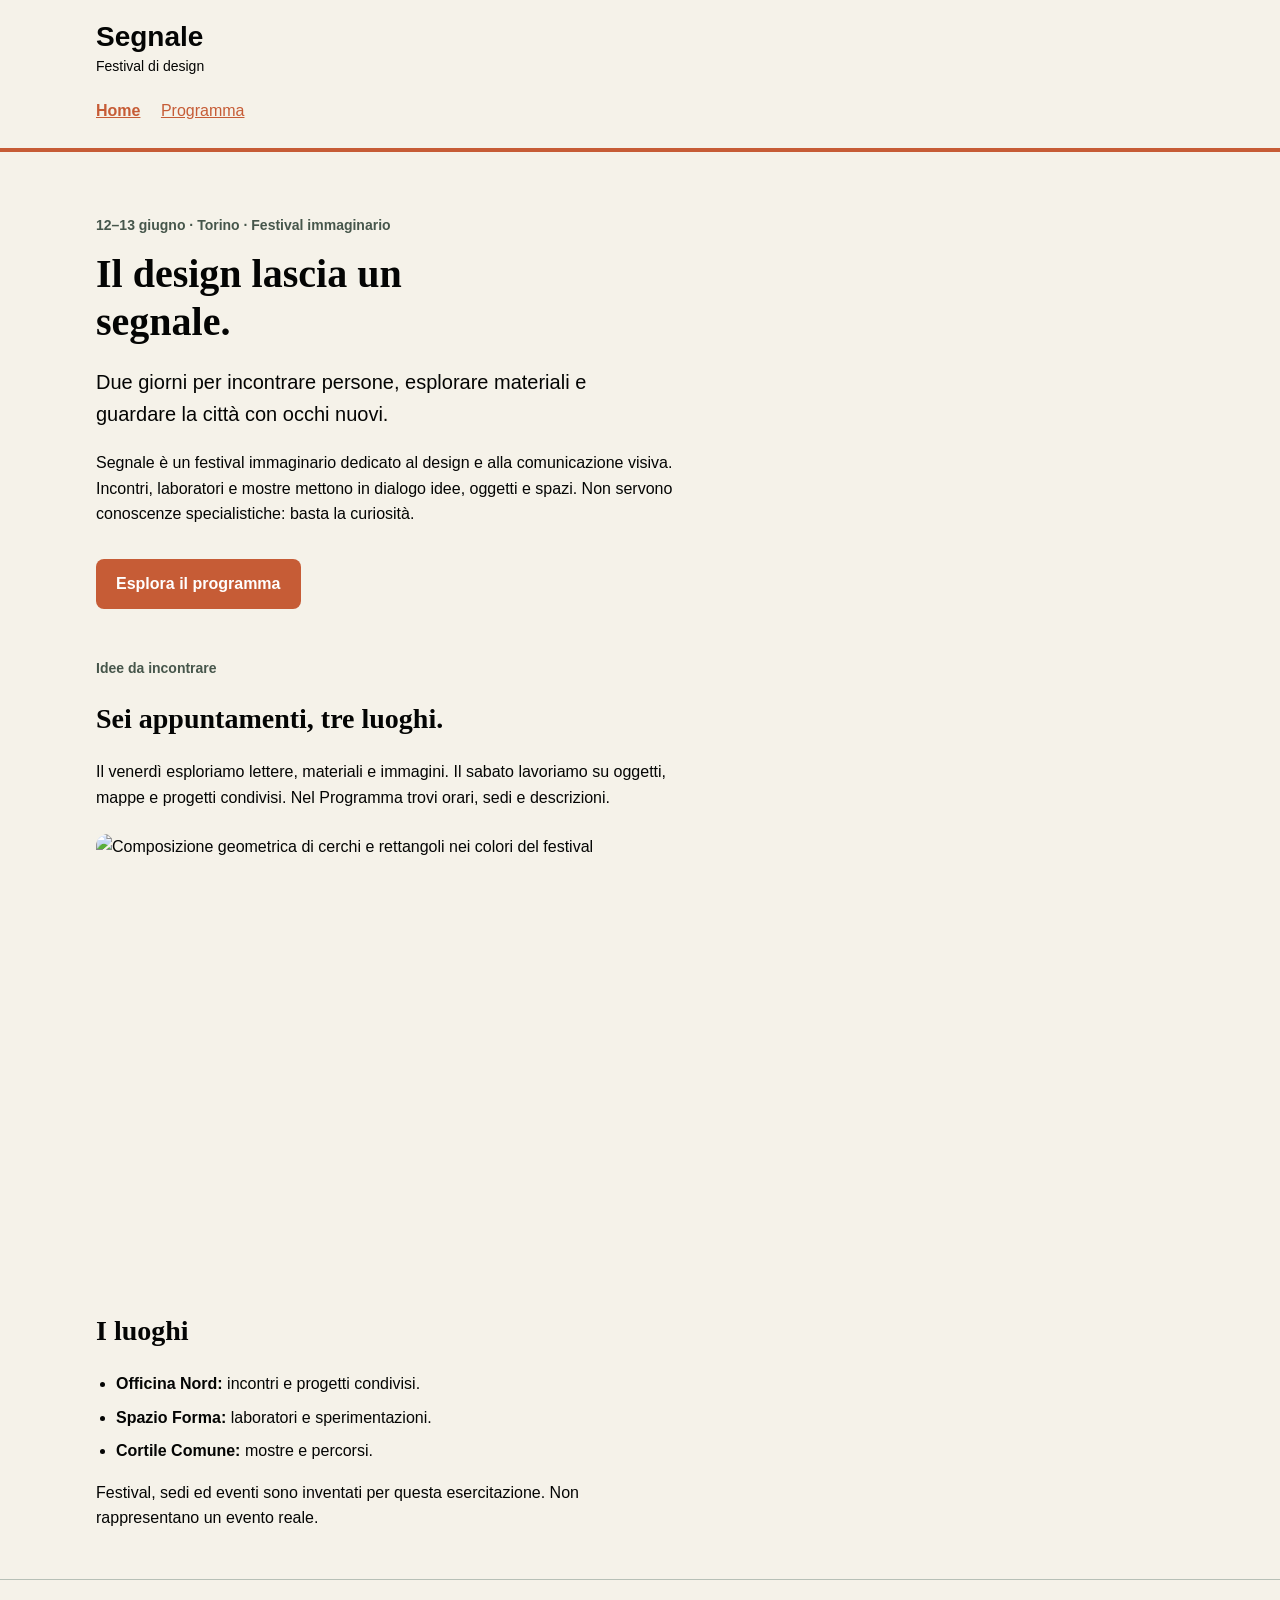
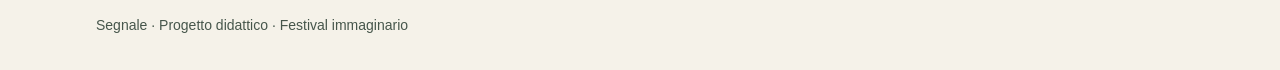
==== index.html @ 4a37b0f5 "Modificato" ====
<!doctype html>
<html lang="it">
<head>
  <meta charset="utf-8">
  <meta name="viewport" content="width=device-width, initial-scale=1">
  <title>Segnale — Festival di design</title>
  <link rel="stylesheet" href="style.css">
</head>
<body>
  <a class="skip-link" href="#contenuto">Vai al contenuto</a>
  <header class="site-header">
    <div class="container">
      <a class="brand" href="index.html">Segnale<span>Festival di design</span></a>
      <nav aria-label="Navigazione principale">
        <a href="index.html" aria-current="page">Home</a>
        <!-- Da completare: collegare questa voce alla pagina Programma. -->
        <a href="programma.html">Programma</a>
      </nav>
    </div>
  </header>

  <main id="contenuto" class="container">
    <section class="intro" aria-labelledby="titolo-home">
      <p class="eyebrow">12–13 giugno · Torino · Festival immaginario</p>
      <h1 id="titolo-home">Il design lascia un segnale.</h1>
      <p class="lead">Due giorni per incontrare persone, esplorare materiali e guardare la città con occhi nuovi.</p>
      <p class="reading-text">Segnale è un festival immaginario dedicato al design e alla comunicazione visiva. Incontri, laboratori e mostre mettono in dialogo idee, oggetti e spazi. Non servono conoscenze specialistiche: basta la curiosità.</p>
      <!-- Da completare: anche questo collegamento deve aprire il Programma. -->
      <a class="button-link" href="programma.html">Esplora il programma</a>
    </section>

    <section class="content-section" aria-labelledby="titolo-festival">
      <p class="eyebrow">Idee da incontrare</p>
      <h2 id="titolo-festival">Sei appuntamenti, tre luoghi.</h2>
      <p class="reading-text">Il venerdì esploriamo lettere, materiali e immagini. Il sabato lavoriamo su oggetti, mappe e progetti condivisi. Nel Programma trovi orari, sedi e descrizioni.</p>
      <img class="festival-image" src="assets/festival.svg" alt="Composizione geometrica di cerchi e rettangoli nei colori del festival" width="1200" height="600">
    </section>

    <section class="content-section" aria-labelledby="titolo-luoghi">
      <h2 id="titolo-luoghi">I luoghi</h2>
      <ul class="venues">
        <li><strong>Officina Nord:</strong> incontri e progetti condivisi.</li>
        <li><strong>Spazio Forma:</strong> laboratori e sperimentazioni.</li>
        <li><strong>Cortile Comune:</strong> mostre e percorsi.</li>
      </ul>
      <p class="reading-text">Festival, sedi ed eventi sono inventati per questa esercitazione. Non rappresentano un evento reale.</p>
    </section>
  </main>

  <footer class="site-footer"><div class="container"><p>Segnale · Progetto didattico · Festival immaginario</p></div></footer>
</body>
</html>
---- style.css ----
/* Stile iniziale: tipografia, colori e variabili CSS sono già predisposti.
   Lavoreremo su collegamenti, CSS condiviso e disposizione delle schede. */

/* Scelte comuni: ogni regola usa var() per richiamarne il valore. */
:root {
  --colore-primario: #C65C36;
  --colore-primario-scuro: #97300B;
  --colore-sfondo: #f5f2e9;
  --colore-testo: #040504;
  --font-testo: Arial, Helvetica, sans-serif;
  --font-titoli: Georgia, "Times New Roman", serif;
}

* {
  box-sizing: border-box;
}

body {
  margin: 0;
  background: var(--colore-sfondo);
  color: var(--colore-testo);
  font-family: var(--font-testo);
  font-size: 1rem;
  line-height: 1.6;
}

a {
  color: var(--colore-primario);
}

a:hover {
  text-decoration-thickness: 3px;
}

a:focus-visible {
  outline: 3px solid var(--colore-testo);
  outline-offset: 4px;
}

.container {
  width: 92%;
  max-width: 68rem;
  margin: 0 auto;
}

.site-header {
  padding: 1.25rem 0;
  border-bottom: 4px solid var(--colore-primario); /* Usiamo la variabile CSS invece di un colore fisso */
}

.brand {
  display: inline-block;
  color: var(--colore-testo);
  font-size: 1.75rem;
  font-weight: bold;
  line-height: 1.2;
  text-decoration: none;
}

.brand span {
  display: block;
  margin-top: 0.25rem;
  font-size: 0.875rem;
  font-weight: normal;
}

nav {
  margin-top: 1rem;
}

nav a {
  display: inline-block;
  margin-right: 1rem;
  padding: 0.25rem 0;
}

nav a[aria-current="page"] {
  font-weight: bold;
}

.intro {
  padding: 3rem 0 1rem;
}

.eyebrow,
.event-meta {
  color: #46564b;
  font-size: 0.875rem;
  font-weight: bold;
}

h1,
h2,
h3 {
  font-family: var(--font-titoli);
  line-height: 1.2;
}

h1 {
  max-width: 18ch;
  margin: 0.75rem 0 1.25rem;
  font-size: 2.5rem;
}

h2 {
  font-size: 1.75rem;
}

h3 {
  margin: 0.5rem 0 0.75rem;
  font-size: 1.375rem;
}

.lead {
  max-width: 48ch;
  font-size: 1.25rem;
}

.reading-text {
  max-width: 65ch;
}

.button-link {
  display: inline-block;
  margin-top: 1rem;
  padding: 0.75rem 1.25rem;
  border-radius: 0.5rem;
  background: var(--colore-primario);
  color: #ffffff;
  font-weight: bold;
  text-decoration: none;
}

.button-link:hover {
  background: var(--colore-primario-scuro);
}

.content-section {
  margin: 2rem 0 3rem;
}

.festival-image {
  display: block;
  width: 100%;
  max-width: 54rem;
  height: auto;
  margin-top: 1.5rem;
  border-radius: 0.75rem;
}

.venues {
  padding-left: 1.25rem;
}

.venues li {
  margin-bottom: 0.5rem;
}

/* Qui inseriremo la regola .event-grid durante la demo. */

.event-card {
  margin-bottom: 1.5rem;
  overflow: hidden;
  border: 1px solid #b7c0b7;
  border-radius: 0.75rem;
  background: #ffffff;
}

.event-card img {
  display: block;
  width: 100%;
  height: auto;
}

.event-body {
  padding: 1.25rem;
}

.event-body p:last-child {
  margin-bottom: 0;
}

.event-place {
  color: #46564b;
  font-size: 0.875rem;
}

.site-footer {
  padding: 1.25rem 0;
  border-top: 1px solid #b7c0b7;
  color: #46564b;
  font-size: 0.875rem;
}

.skip-link {
  position: absolute;
  top: -6rem;
  left: 1rem;
  padding: 0.75rem 1rem;
  background: #ffffff;
  color: var(--colore-testo);
}

.skip-link:focus {
  top: 1rem;
}

/* Qui aggiungeremo la media query durante la demo. */

/* Griglia degli eventi: di base una colonna (per schermi stretti) */
.event-grid {
  display: grid;
  grid-template-columns: 1fr;
  gap: 3rem;
}

/* Da 600px in su: due colonne */
@media (min-width: 600px) {
  .event-grid {
    grid-template-columns: repeat(2, 1fr);
  }
}

/* Da 1024px in su: tre colonne */
@media (min-width: 1024px) {
  .event-grid {
    grid-template-columns: repeat(3, 1fr);
  }
}
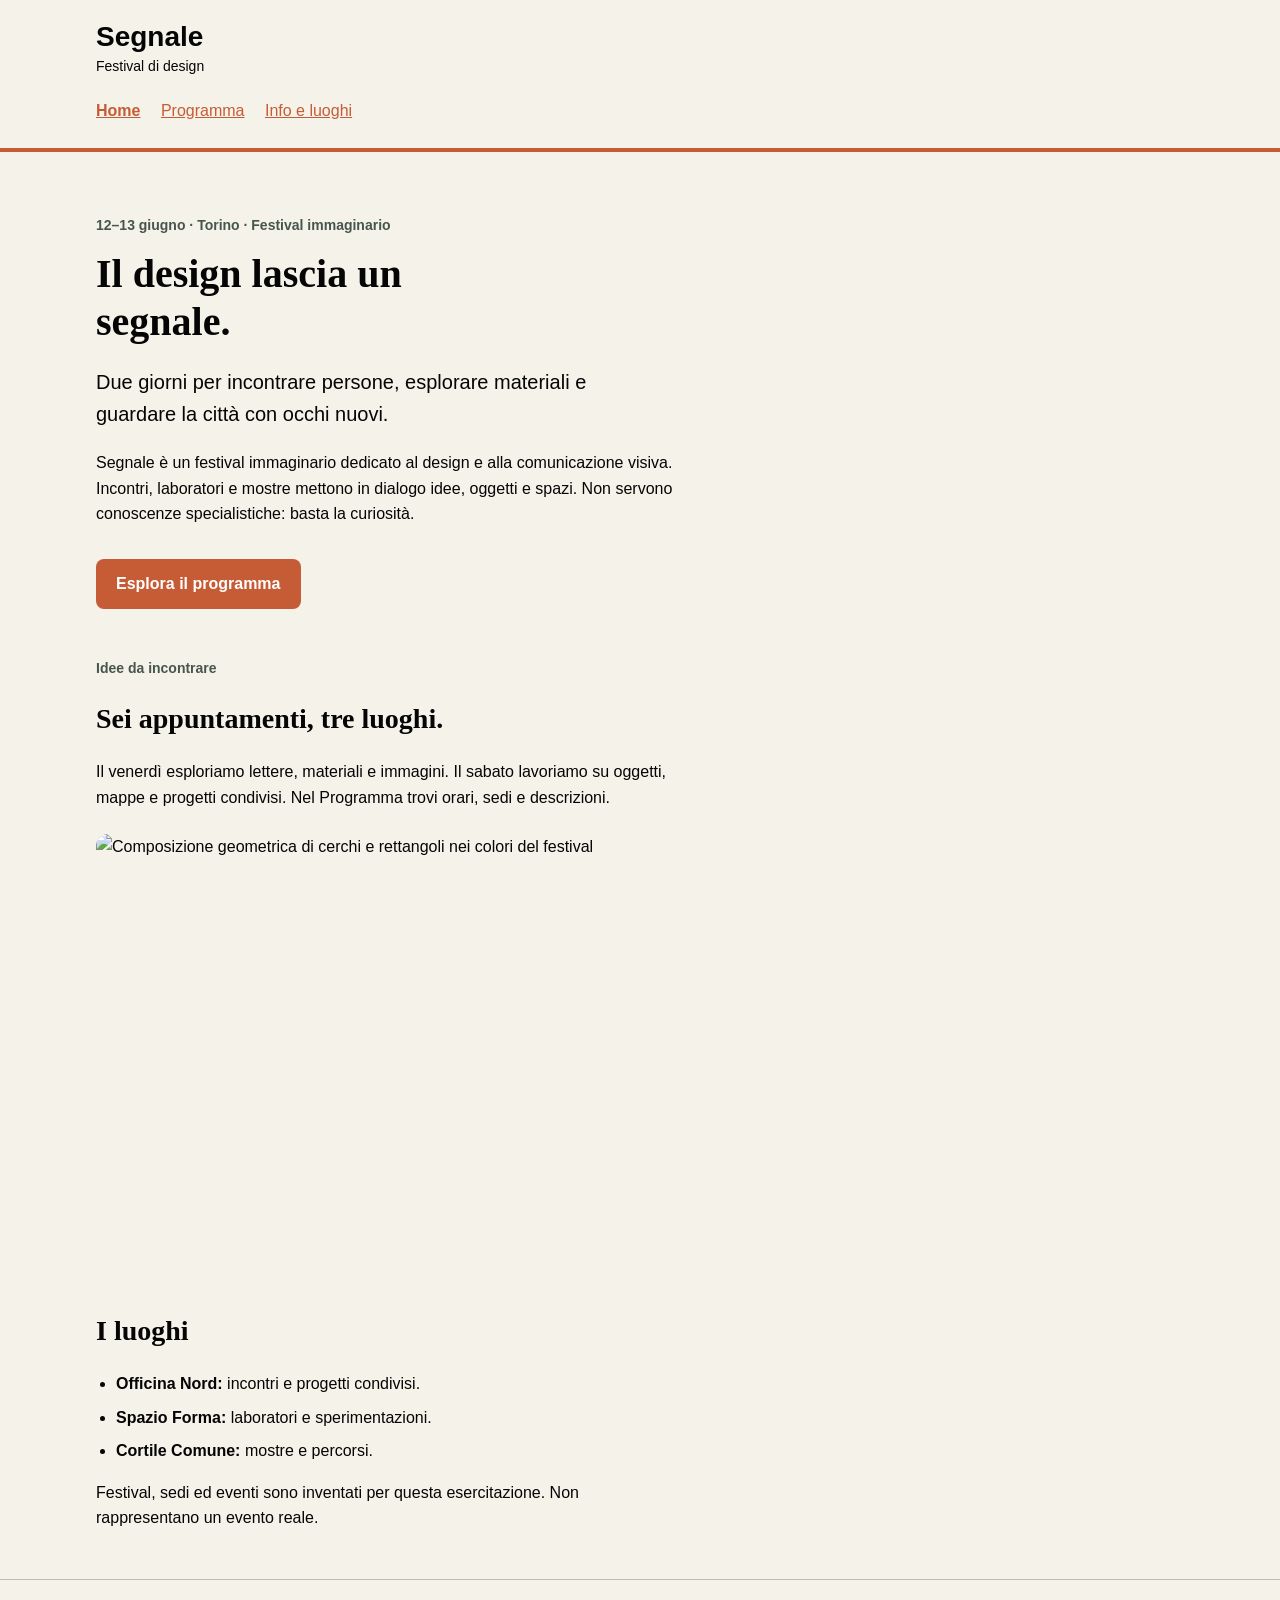
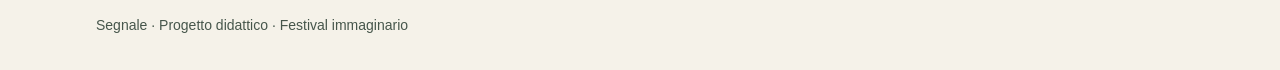
==== commit 435a10cf: "modifiche 11" ====
--- a/index.html
+++ b/index.html
@@ -13,8 +13,8 @@
       <a class="brand" href="index.html">Segnale<span>Festival di design</span></a>
       <nav aria-label="Navigazione principale">
         <a href="index.html" aria-current="page">Home</a>
-        <!-- Da completare: collegare questa voce alla pagina Programma. -->
         <a href="programma.html">Programma</a>
+        <a href="info.html">Info e luoghi</a>
       </nav>
     </div>
   </header>
--- a/style.css
+++ b/style.css
@@ -227,3 +227,44 @@
     grid-template-columns: repeat(3, 1fr);
   }
 }
+
+.sedi-slider {
+  position: relative;
+  width: 100%;
+  max-width: 54rem;
+  margin: 2rem auto;
+  overflow: hidden;
+}
+
+.sedi-slider .swiper-slide {
+  flex-shrink: 0;
+  margin: 0;
+}
+
+.sedi-slider .sede-slide img {
+  display: block;
+  width: 100%;
+  height: auto;
+}
+
+.mappa-responsive {
+  position: relative;
+  width: 100%;
+  aspect-ratio: 16 / 9;
+  overflow: hidden;
+}
+
+.mappa-responsive iframe {
+  position: absolute;
+  inset: 0;
+  width: 100%;
+  height: 100%;
+  border: 0;
+}
+
+.sedi-slider .swiper-button-prev,
+.sedi-slider .swiper-button-next {
+  top: 40%;
+  margin-top: 0;
+  transform: translateY(-50%);
+}
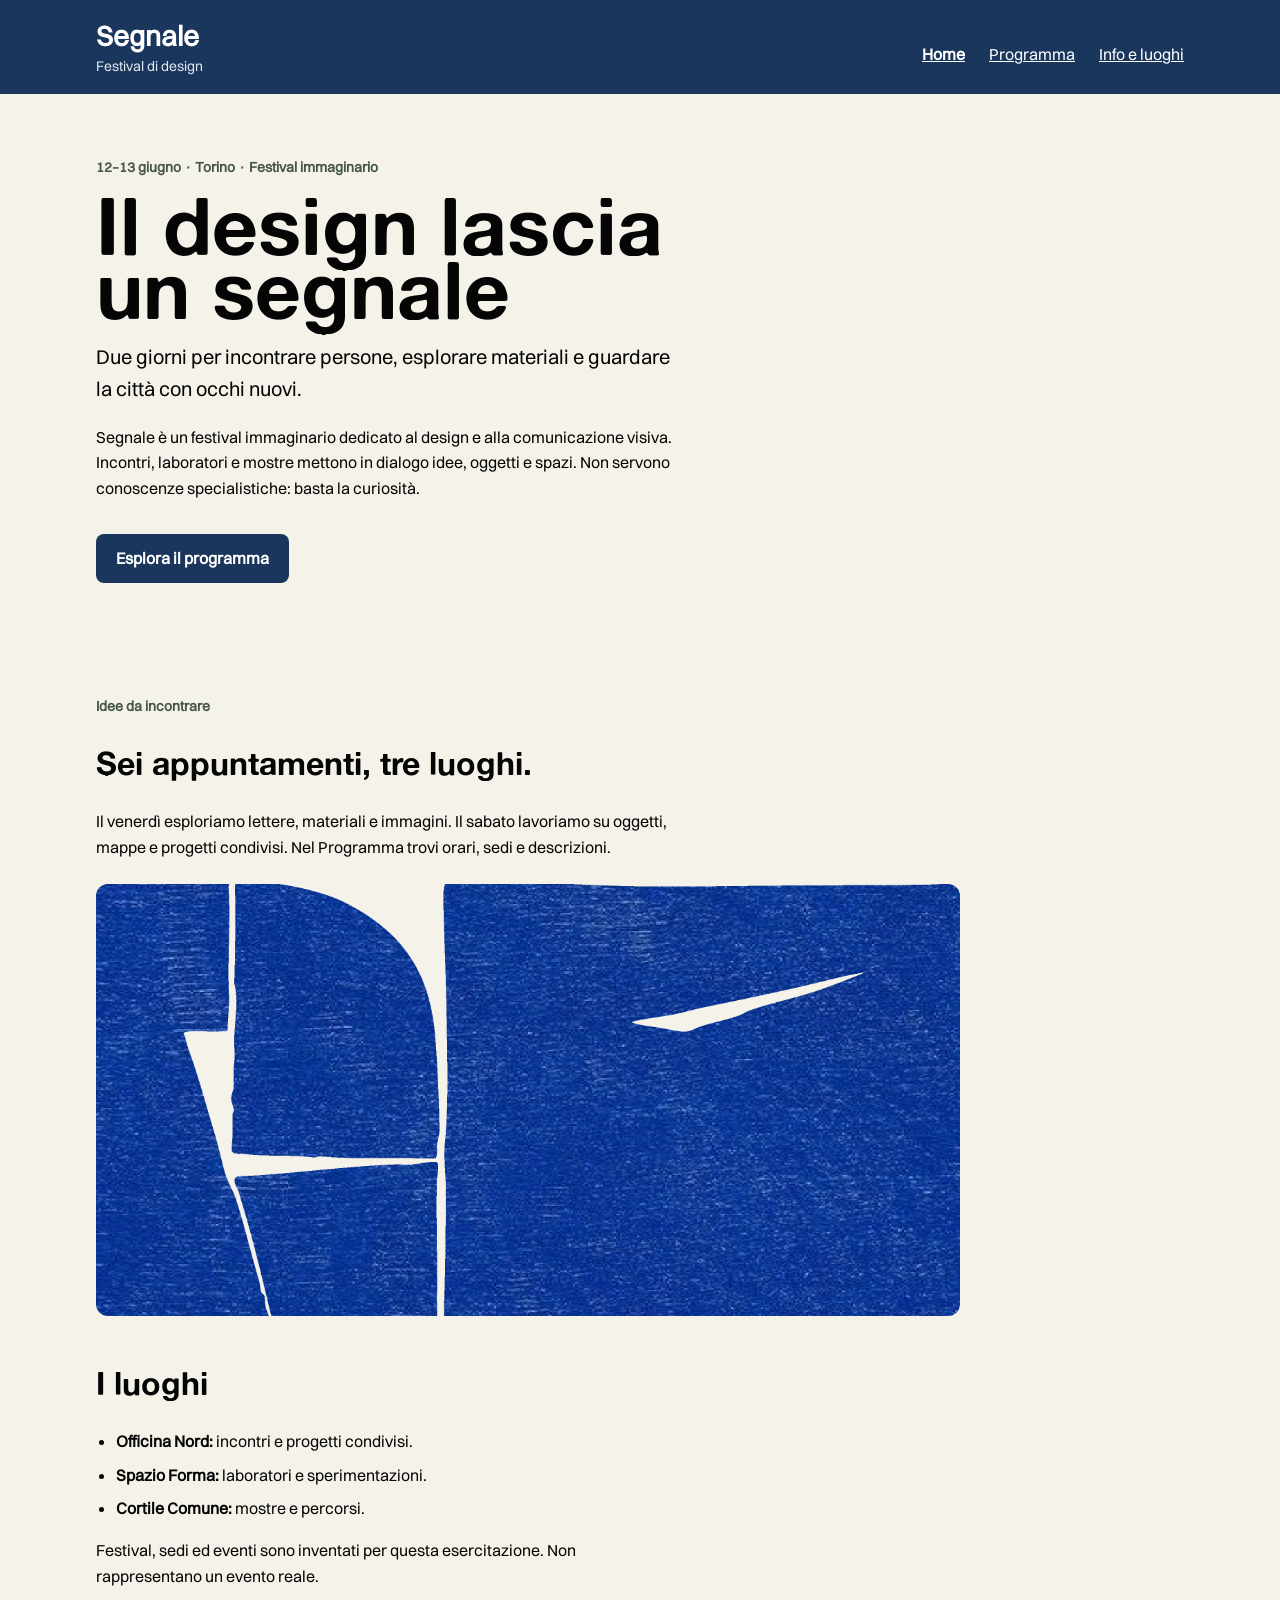
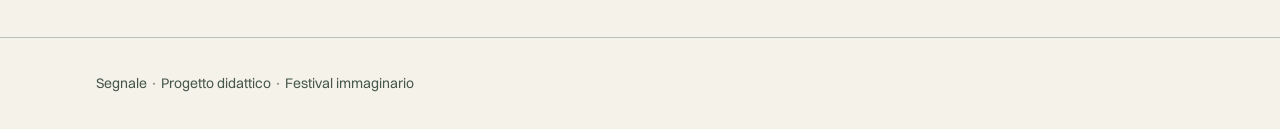
==== commit 83260fb8: "Modificato 18/11" ====
--- a/index.html
+++ b/index.html
@@ -22,7 +22,7 @@
   <main id="contenuto" class="container">
     <section class="intro" aria-labelledby="titolo-home">
       <p class="eyebrow">12–13 giugno · Torino · Festival immaginario</p>
-      <h1 id="titolo-home">Il design lascia un segnale.</h1>
+      <h1 id="titolo-home">Il design lascia <br>un segnale</h1>
       <p class="lead">Due giorni per incontrare persone, esplorare materiali e guardare la città con occhi nuovi.</p>
       <p class="reading-text">Segnale è un festival immaginario dedicato al design e alla comunicazione visiva. Incontri, laboratori e mostre mettono in dialogo idee, oggetti e spazi. Non servono conoscenze specialistiche: basta la curiosità.</p>
       <!-- Da completare: anche questo collegamento deve aprire il Programma. -->
@@ -33,7 +33,7 @@
       <p class="eyebrow">Idee da incontrare</p>
       <h2 id="titolo-festival">Sei appuntamenti, tre luoghi.</h2>
       <p class="reading-text">Il venerdì esploriamo lettere, materiali e immagini. Il sabato lavoriamo su oggetti, mappe e progetti condivisi. Nel Programma trovi orari, sedi e descrizioni.</p>
-      <img class="festival-image" src="assets/festival.svg" alt="Composizione geometrica di cerchi e rettangoli nei colori del festival" width="1200" height="600">
+      <img class="festival-image" src="assets/foto home/0.png" alt="Composizione geometrica di cerchi e rettangoli nei colori del festival" width="1200" height="600">
     </section>
 
     <section class="content-section" aria-labelledby="titolo-luoghi">
--- a/style.css
+++ b/style.css
@@ -1,14 +1,27 @@
-/* Stile iniziale: tipografia, colori e variabili CSS sono già predisposti.
-   Lavoreremo su collegamenti, CSS condiviso e disposizione delle schede. */
-
-/* Scelte comuni: ogni regola usa var() per richiamarne il valore. */
+@font-face {
+  font-family: 'SofinaTitoli';
+  src: url('assets/font/AlteHaasGroteskBold.ttf') format('opentype');
+  font-weight: bold;
+  font-style: normal;
+  font-display: swap;
+}
+
+@font-face {
+  font-family: 'SwitzerTesto';
+  src: url('assets/font/Switzer-Regular.otf') format('opentype');
+  font-weight: normal;
+  font-style: normal;
+  font-display: swap;
+}
+
 :root {
-  --colore-primario: #C65C36;
-  --colore-primario-scuro: #97300B;
+  --colore-primario: #1a365d;
+  --colore-primario-scuro: #150075;
   --colore-sfondo: #f5f2e9;
   --colore-testo: #040504;
-  --font-testo: Arial, Helvetica, sans-serif;
-  --font-titoli: Georgia, "Times New Roman", serif;
+  
+  --font-testo: 'SwitzerTesto', Arial, Helvetica, sans-serif;
+  --font-titoli: 'SofinaTitoli', Georgia, "Times New Roman", serif;
 }
 
 * {
@@ -44,9 +57,48 @@
 }
 
 .site-header {
+  position: sticky;
+  top: 0;
+  z-index: 1000;
+  background-color: #1a365d; /* Sostituisci con il blu che preferisci (es. #1a365d o un altro codice esadecimale blu) */
+  color: #ffffff; /* Testo generale bianco */
   padding: 1.25rem 0;
-  border-bottom: 4px solid var(--colore-primario); /* Usiamo la variabile CSS invece di un colore fisso */
-}
+  border-bottom: none; /* Rimuoviamo la linea inferiore precedente */
+}
+
+/* Facciamo in modo che il brand (titolo e sottotitolo) sia bianco */
+.site-header .brand {
+  color: #ffffff;
+}
+
+.site-header .brand span {
+  color: #e2e8f0; /* Un bianco leggermente più tenue per il sottotitolo, opzionale */
+}
+
+/* Rendiamo bianchi anche i link del menu di navigazione nell'header */
+.site-header nav a {
+  color: #ffffff;
+}
+
+/* Se un link è la pagina corrente, facciamolo risaltare (es. con un sottolineato o un bianco pieno) */
+.site-header nav a[aria-current="page"] {
+  font-weight: bold;
+  text-decoration: underline;
+}
+
+/* Colore dei link al passaggio del mouse all'interno dell'header */
+.site-header nav a:hover {
+  color: #e2e8f0;
+}
+
+.site-header .container {
+  display: flex;
+  justify-content: space-between; 
+  align-items: center;            
+  flex-wrap: wrap;                
+  gap: 1rem;
+}
+
 
 .brand {
   display: inline-block;
@@ -68,18 +120,34 @@
   margin-top: 1rem;
 }
 
+nav {
+  display: flex;
+  flex-direction: column;
+  gap: 0.5rem; 
+}
+
 nav a {
   display: inline-block;
-  margin-right: 1rem;
   padding: 0.25rem 0;
 }
 
+@media (min-width: 600px) {
+  nav {
+    flex-direction: row;
+    gap: 1.5rem; 
+  }
+  
+  nav a {
+    margin-right: 0; 
+  }
+}
+
 nav a[aria-current="page"] {
   font-weight: bold;
 }
 
 .intro {
-  padding: 3rem 0 1rem;
+  padding: 3rem 0 5rem;
 }
 
 .eyebrow,
@@ -92,24 +160,26 @@
 h1,
 h2,
 h3 {
-  font-family: var(--font-titoli);
+ font-family: var(--font-titoli);
   line-height: 1.2;
 }
 
 h1 {
   max-width: 18ch;
   margin: 0.75rem 0 1.25rem;
-  font-size: 2.5rem;
+  font-size: 5rem;
+  line-height: 0.8; /
 }
 
 h2 {
-  font-size: 1.75rem;
+  font-size: 2.0rem;
 }
 
 h3 {
   margin: 0.5rem 0 0.75rem;
-  font-size: 1.375rem;
-}
+  font-size: 1.9rem;
+}
+
 
 .lead {
   max-width: 48ch;
